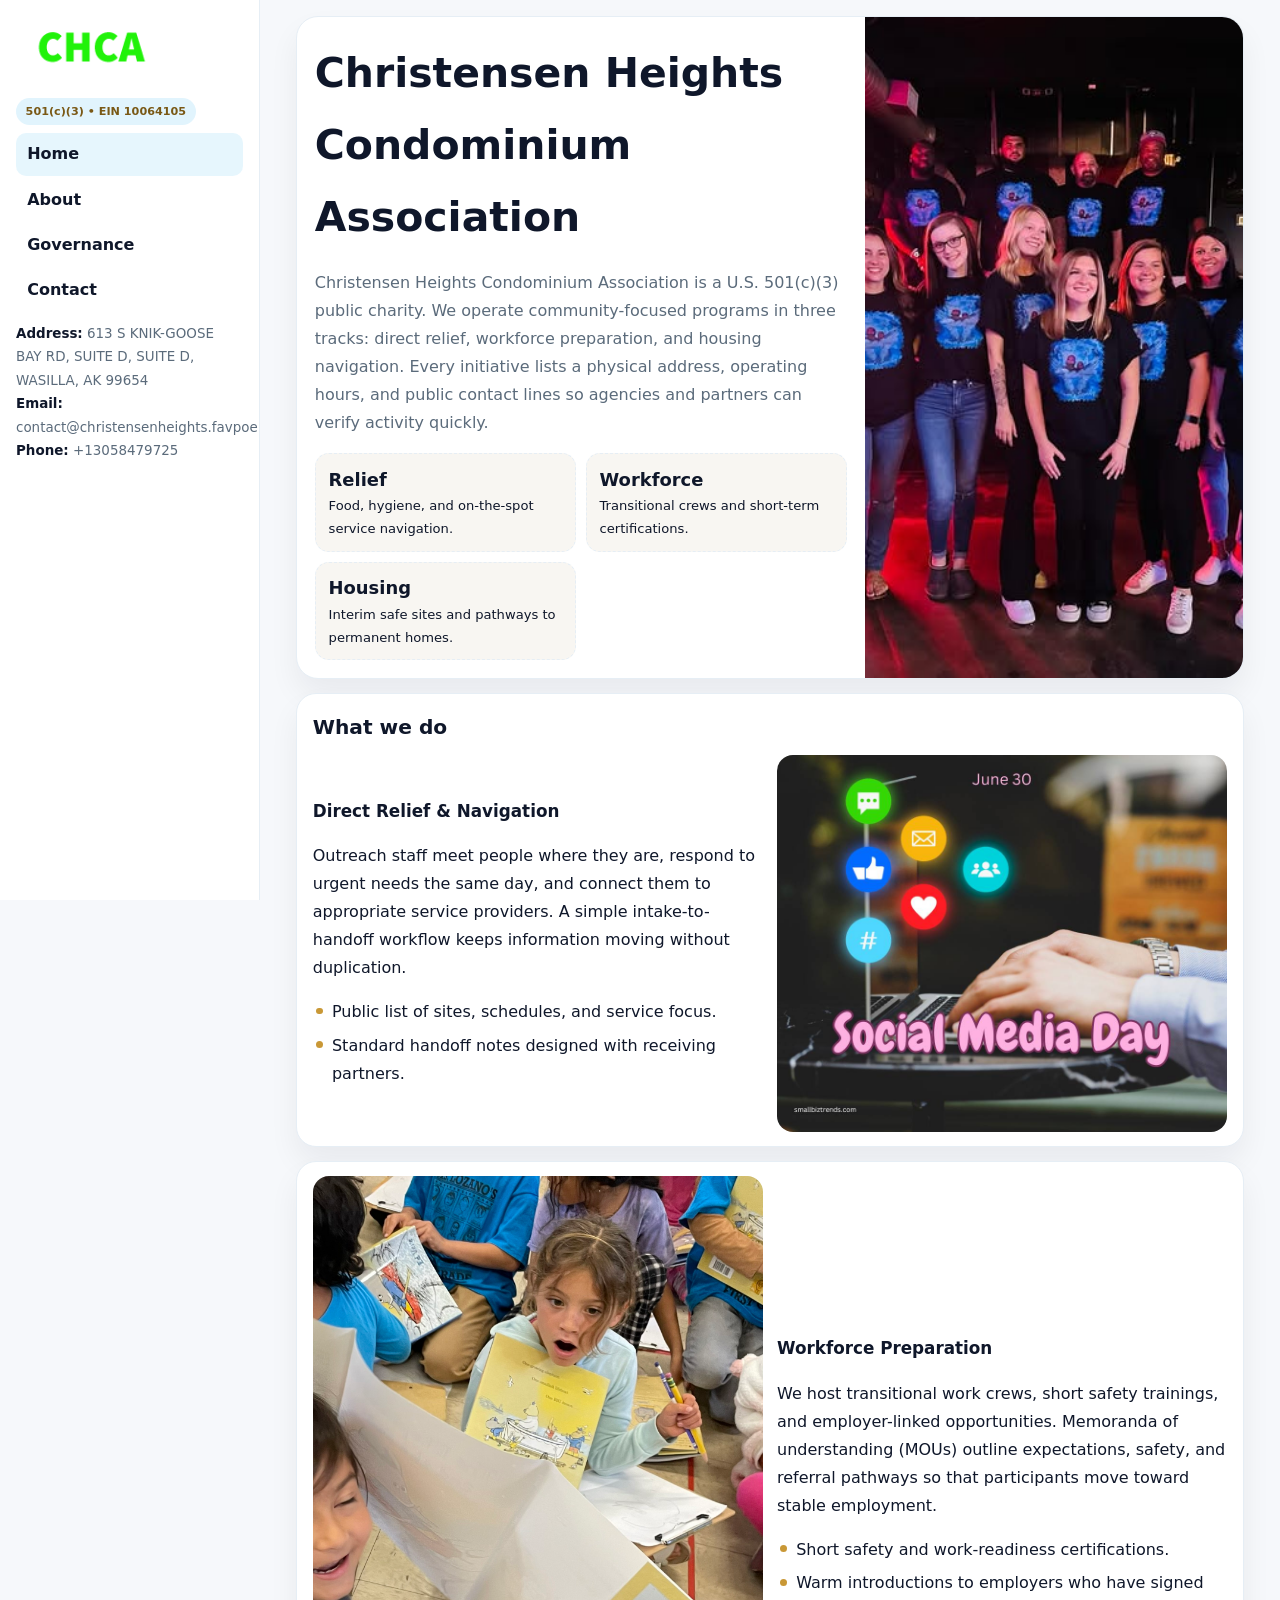
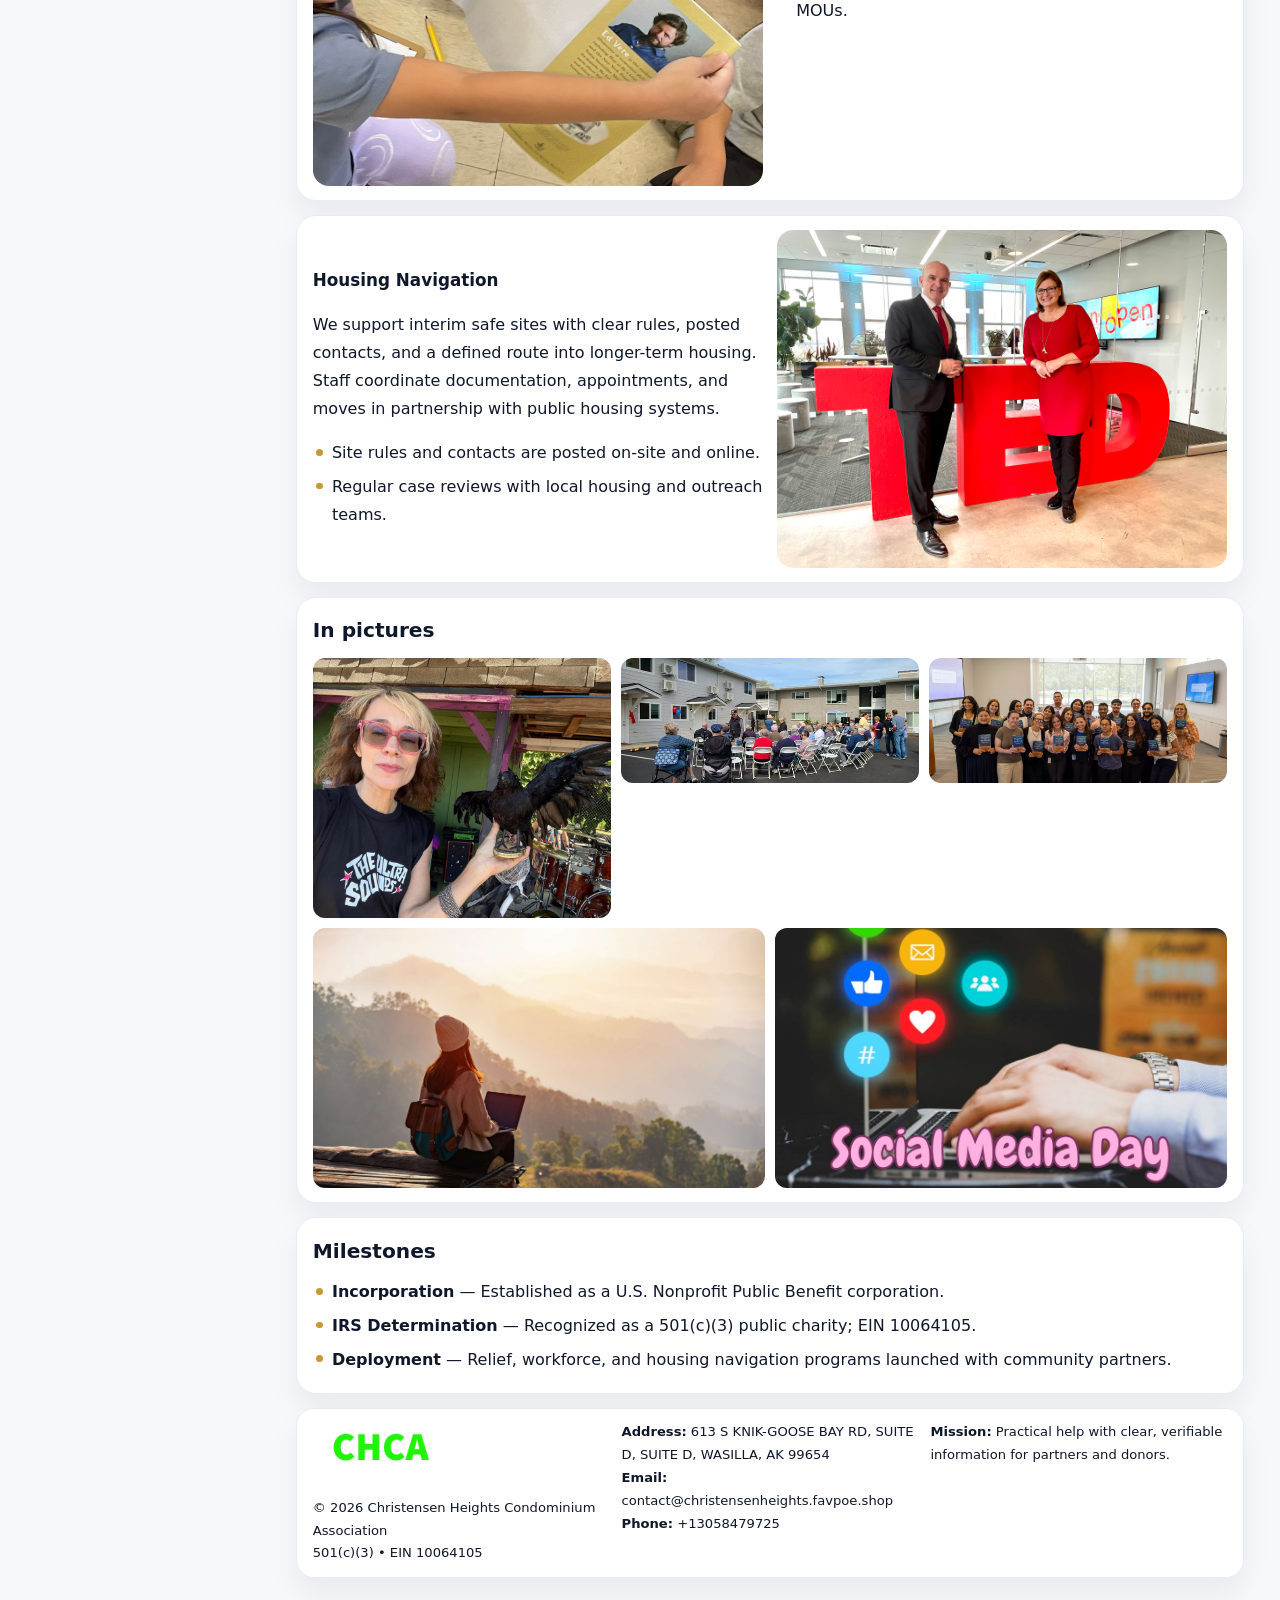
==== index.html @ fedf8b55 "Initial commit" ====
<!doctype html><html lang="en"><head>
<meta charset="utf-8">
<meta name="viewport" content="width=device-width,initial-scale=1">
<title>Christensen Heights Condominium Association – Nonprofit • 2025</title>
<link rel="stylesheet" href="assets/styles.css">
<link rel="icon" href="images/logo.png">
<meta name="data-ein" content="10064105">
<meta name="data-name" content="Christensen Heights Condominium Association">
  <meta name="description" content="Our nonprofit strengthens the community with programs focused on community services, education, and direct relief.">
</head>
<body>
<div style="position:absolute;left:-9999px;top:-9999px;opacity:0" data-uniq="{{UNIQUE_BLOB}}">
  <span>Our nonprofit strengthens the community with programs focused on community services, education, and direct relief.</span><svg width="12" height="12" viewBox="0 0 12 12" xmlns="http://www.w3.org/2000/svg"><circle cx="6" cy="6" r="5" fill="#0f766e"/></svg><img src="images/finance.jpg" width="1" height="1" alt="" loading="lazy"/>
</div>

<div class="layout">
  <aside class="aside">
    <div class="logo">
      <a href="index.html"><img src="images/logo.png" alt="Logo"></a>
    </div>
    <div class="tag">501(c)(3) • EIN 10064105</div>
    <nav class="caaa1d53198" style="margin-top:8px">
      <a class="active" href="index.html">Home</a>
      <a href="about.html">About</a>
      <a href="governance.html">Governance</a>
      <a href="contact.html">Contact</a>
    </nav>
    <div class="meta">
      <div><strong>Address:</strong> 613 S KNIK-GOOSE BAY RD, SUITE D, SUITE D, WASILLA, AK 99654</div>
      <div><strong>Email:</strong> contact@christensenheights.favpoe.shop</div>
      <div><strong>Phone:</strong> +13058479725</div>
    </div>
  </aside>

  <main>
    <div class="container">

      <!-- HERO -->
      <section class="c7a63ea7821">
        <div class="hero-grid">
          <div class="c37388275b2">
            <h1>Christensen Heights Condominium Association</h1>
            <p>Christensen Heights Condominium Association is a U.S. 501(c)(3) public charity. We operate community-focused programs in three tracks: direct relief, workforce preparation, and housing navigation. Every initiative lists a physical address, operating hours, and public contact lines so agencies and partners can verify activity quickly.</p>
            <div class="stats">
              <div class="stat">
                <b>Relief</b>
                <div class="small">Food, hygiene, and on-the-spot service navigation.</div>
              </div>
              <div class="stat">
                <b>Workforce</b>
                <div class="small">Transitional crews and short-term certifications.</div>
              </div>
              <div class="stat">
                <b>Housing</b>
                <div class="small">Interim safe sites and pathways to permanent homes.</div>
              </div>
            </div>
          </div>
          <img src="images/hero.jpg" alt="Program overview">
        </div>
      </section>

      <!-- WHAT WE DO -->
      <section class="section panel">
        <h2>What we do</h2>
        <div class="z">
          <div>
            <h3>Direct Relief & Navigation</h3>
            <p>Outreach staff meet people where they are, respond to urgent needs the same day, and connect them to appropriate service providers. A simple intake-to-handoff workflow keeps information moving without duplication.</p>
            <ul class="timeline">
              <li>Public list of sites, schedules, and service focus.</li>
              <li>Standard handoff notes designed with receiving partners.</li>
            </ul>
          </div>
          <div class="imgbox"><img src="images/relief.jpg" alt="Relief activities"></div>
        </div>
      </section>

      <!-- WORKFORCE -->
      <section class="section panel">
        <div class="z">
          <div class="imgbox"><img src="images/jobs.jpg" alt="Workforce program"></div>
          <div>
            <h3>Workforce Preparation</h3>
            <p>We host transitional work crews, short safety trainings, and employer-linked opportunities. Memoranda of understanding (MOUs) outline expectations, safety, and referral pathways so that participants move toward stable employment.</p>
            <ul class="timeline">
              <li>Short safety and work-readiness certifications.</li>
              <li>Warm introductions to employers who have signed MOUs.</li>
            </ul>
          </div>
        </div>
      </section>

      <!-- HOUSING -->
      <section class="section panel">
        <div class="z">
          <div>
            <h3>Housing Navigation</h3>
            <p>We support interim safe sites with clear rules, posted contacts, and a defined route into longer-term housing. Staff coordinate documentation, appointments, and moves in partnership with public housing systems.</p>
            <ul class="timeline">
              <li>Site rules and contacts are posted on-site and online.</li>
              <li>Regular case reviews with local housing and outreach teams.</li>
            </ul>
          </div>
          <div class="imgbox"><img src="images/land.jpg" alt="Housing navigation"></div>
        </div>
      </section>

      <!-- MOSAIC GALLERY -->
      <section class="section panel">
        <h2>In pictures</h2>
        <div class="mosaic">
          <img class="c2 r2" src="images/community.jpg" alt="Community event">
          <img class="c2" src="images/education.jpg" alt="Education program">
          <img class="c2" src="images/programs.jpg" alt="Program table">
          <img class="c3 r2" src="images/about.jpg" alt="Team and partners">
          <img class="c3 r2" src="images/relief.jpg" alt="Relief crew">
        </div>
      </section>

      <!-- MILESTONES -->
      <section class="section panel">
        <h2>Milestones</h2>
        <ul class="timeline">
          <li><strong>Incorporation</strong> — Established as a U.S. Nonprofit Public Benefit corporation.</li>
          <li><strong>IRS Determination</strong> — Recognized as a 501(c)(3) public charity; EIN 10064105.</li>
          <li><strong>Deployment</strong> — Relief, workforce, and housing navigation programs launched with community partners.</li>
        </ul>
      </section>

      <footer class="footer">
        <div class="footer-grid">
          <div>
            <img src="images/logo.png" style="width:135px;margin-bottom:.35rem" alt="Logo">
            <div class="small">© <span id="y"></span> Christensen Heights Condominium Association</div>
            <div class="small">501(c)(3) • EIN 10064105</div>
          </div>
          <div>
            <div class="small"><strong>Address:</strong> 613 S KNIK-GOOSE BAY RD, SUITE D, SUITE D, WASILLA, AK 99654</div>
            <div class="small"><strong>Email:</strong> <a href="mailto:contact@christensenheights.favpoe.shop">contact@christensenheights.favpoe.shop</a></div>
            <div class="small"><strong>Phone:</strong> <a href="tel:+13058479725">+13058479725</a></div>
          </div>
          <div>
            <div class="small"><strong>Mission:</strong> Practical help with clear, verifiable information for partners and donors.</div>
          </div>
        </div>
      </footer>
    </div>
  </main>
</div>

<script>
/* Brand color per EIN/NAME so each site looks unique */
(function(){
  function hash(s){let x=2166136261>>>0;for(let i=0;i<s.length;i++){x^=s.charCodeAt(i);x=(x*16777619)>>>0;}return x>>>0;}
  const ein=document.querySelector('meta[name="data-ein"]')?.content||'0';
  const name=document.querySelector('meta[name="data-name"]')?.content||'';
  const k=hash((ein||name).replace(/\s+/g,''));
  const H=k%360,S=54+(k%18),L=50;
  const r=document.documentElement;
  r.style.setProperty('--brand',`hsl(${H} ${S}% ${L}%)`);
  r.style.setProperty('--brand-ink',`hsl(${H} ${Math.min(96,S+12)}% ${Math.max(22,L-22)}%)`);
  r.style.setProperty('--soft',`hsl(${H} ${Math.max(28,S-30)}% 96%)`);
  document.getElementById('y').textContent=new Date().getFullYear();
})();
</script>
</body></html>
---- assets/styles.css ----
:root{
  --ink:#0f172a;      /* main text */
  --muted:#5b6b7b;    /* secondary text */
  --line:#e6eef5;     /* borders */
  --paper:#ffffff;
  --brand:#0ea5e9;    /* will be overridden by script */
  --brand-ink:#075985;
  --soft:#eef9ff;
  --r:18px;
  --sh:0 16px 30px rgba(15,23,42,.06);
}

*{box-sizing:border-box}
html,body{height:100%}
body{
  margin:0;background:#f6f8fb;color:var(--ink);
  font-family:Inter,system-ui,-apple-system,BlinkMacSystemFont,"Segoe UI",Arial,sans-serif;
  line-height:1.75;
}

/* SIDEBAR */
.layout{display:grid;grid-template-columns:260px 1fr;min-height:100vh}
.aside{
  position:sticky;top:0;height:100vh;overflow:auto;
  background:#ffffff;border-right:1px solid var(--line);
  padding:18px 16px;box-shadow:0 0 0 rgba(0,0,0,0);
}
.logo{display:flex;align-items:center;gap:10px;margin-bottom:10px}
.logo img{width:150px;height:auto;display:block}
.tag{
  display:inline-block;background:rgba(14,165,233,.12);
  color:var(--brand-ink);padding:.22rem .6rem;
  border-radius:999px;font-weight:700;font-size:.7rem;
}

.caaa1d53198 a{
  display:block;color:var(--ink);text-decoration:none;font-weight:600;
  padding:.48rem .7rem;border-radius:10px;margin:.12rem 0;
}
.caaa1d53198 a:hover,.caaa1d53198 a.active{background:rgba(14,165,233,.1)}
.aside .meta{margin-top:10px;color:var(--muted);font-size:.84rem}
.aside .meta strong{color:var(--ink)}

/* MAIN */
main{padding:16px}
.container{width:min(1120px,96%);margin:0 auto}
.panel{background:#fff;border:1px solid var(--line);border-radius:20px;box-shadow:var(--sh);padding:14px 16px}

/* HERO */
.c7a63ea7821{
  border:1px solid var(--line);border-radius:22px;overflow:hidden;
  background:#fff;box-shadow:var(--sh);
}
.hero-grid{display:grid;grid-template-columns:1.2fr .8fr;gap:0}
.c7a63ea7821 .c37388275b2{padding:18px}
.c7a63ea7821 h1{font-size:clamp(1.9rem,3.2vw,2.7rem);margin:.2rem 0 .5rem}
.c7a63ea7821 p{color:var(--muted)}
.c7a63ea7821 img{width:100%;height:100%;object-fit:cover;display:block}

/* SECTION */
.section{margin-top:14px}
h2{font-size:1.26rem;margin:.1rem 0 .6rem}
h3{margin:.2rem 0 .35rem;font-size:1.05rem}

/* Z layout */
.z{display:grid;grid-template-columns:1fr 1fr;gap:14px;align-items:center}
.imgbox img{width:100%;display:block;border-radius:16px}

/* MOSAIC gallery */
.mosaic{
  display:grid;gap:10px;
  grid-template-columns:repeat(6,1fr);
}
.mosaic img{
  width:100%;height:125px;object-fit:cover;
  border-radius:12px;display:block;
}
.mosaic .c2{grid-column:span 2}
.mosaic .c3{grid-column:span 3}
.mosaic .r2{height:260px}

/* cards */
.cards{display:grid;grid-template-columns:repeat(auto-fit,minmax(240px,1fr));gap:12px}
.c17dcc76e06{background:#fff;border:1px solid var(--line);border-radius:16px;padding:.85rem 1rem 1rem}

/* timeline & stats */
.timeline{list-style:none;margin:.2rem 0 0;padding:0}
.timeline li{position:relative;padding-left:1.2rem;margin:.35rem 0}
.timeline li::before{
  content:"";position:absolute;left:.2rem;top:.6rem;
  width:.42rem;height:.42rem;border-radius:999px;background:var(--brand);
}
.stats{display:grid;grid-template-columns:repeat(auto-fit,minmax(180px,1fr));gap:10px;margin-top:6px}
.stat{background:var(--soft);border:1px dashed var(--line);border-radius:14px;padding:.6rem .8rem}
.stat b{font-size:1.12rem}

/* form */
button,input,textarea{font:inherit}
.ca004fdf8f0{display:grid;gap:12px;max-width:760px}
.row2{display:grid;grid-template-columns:1fr 1fr;gap:12px}
input,textarea{
  width:100%;padding:.85rem 1rem;border:1px solid var(--line);
  border-radius:14px;background:#fff;
}
textarea{resize:vertical}
.c426a2c3932{
  width:auto;justify-self:start;background:var(--brand);color:#fff;
  border:0;border-radius:14px;padding:.8rem 1.35rem;cursor:pointer;
}
.c426a2c3932:hover{background:var(--brand-ink)}

/* footer */
footer{margin:14px 0}
.footer{
  background:#fff;border:1px solid var(--line);
  border-radius:18px;padding:12px 16px;box-shadow:var(--sh);
}
.footer-grid{
  display:grid;grid-template-columns:repeat(auto-fit,minmax(220px,1fr));gap:12px;
}
.small{color:#0f172a;font-size:.82rem}
.small a{color:#0f172a;text-decoration:none}
.small a:hover{text-decoration:underline}

/* responsive */
@media(max-width:980px){
  .layout{grid-template-columns:1fr}
  .aside{position:relative;height:auto;border-right:0;border-bottom:1px solid var(--line)}
  .hero-grid{grid-template-columns:1fr}
  .z{grid-template-columns:1fr}
  .mosaic{grid-template-columns:repeat(3,1fr)}
  .mosaic .r2{height:200px}
}
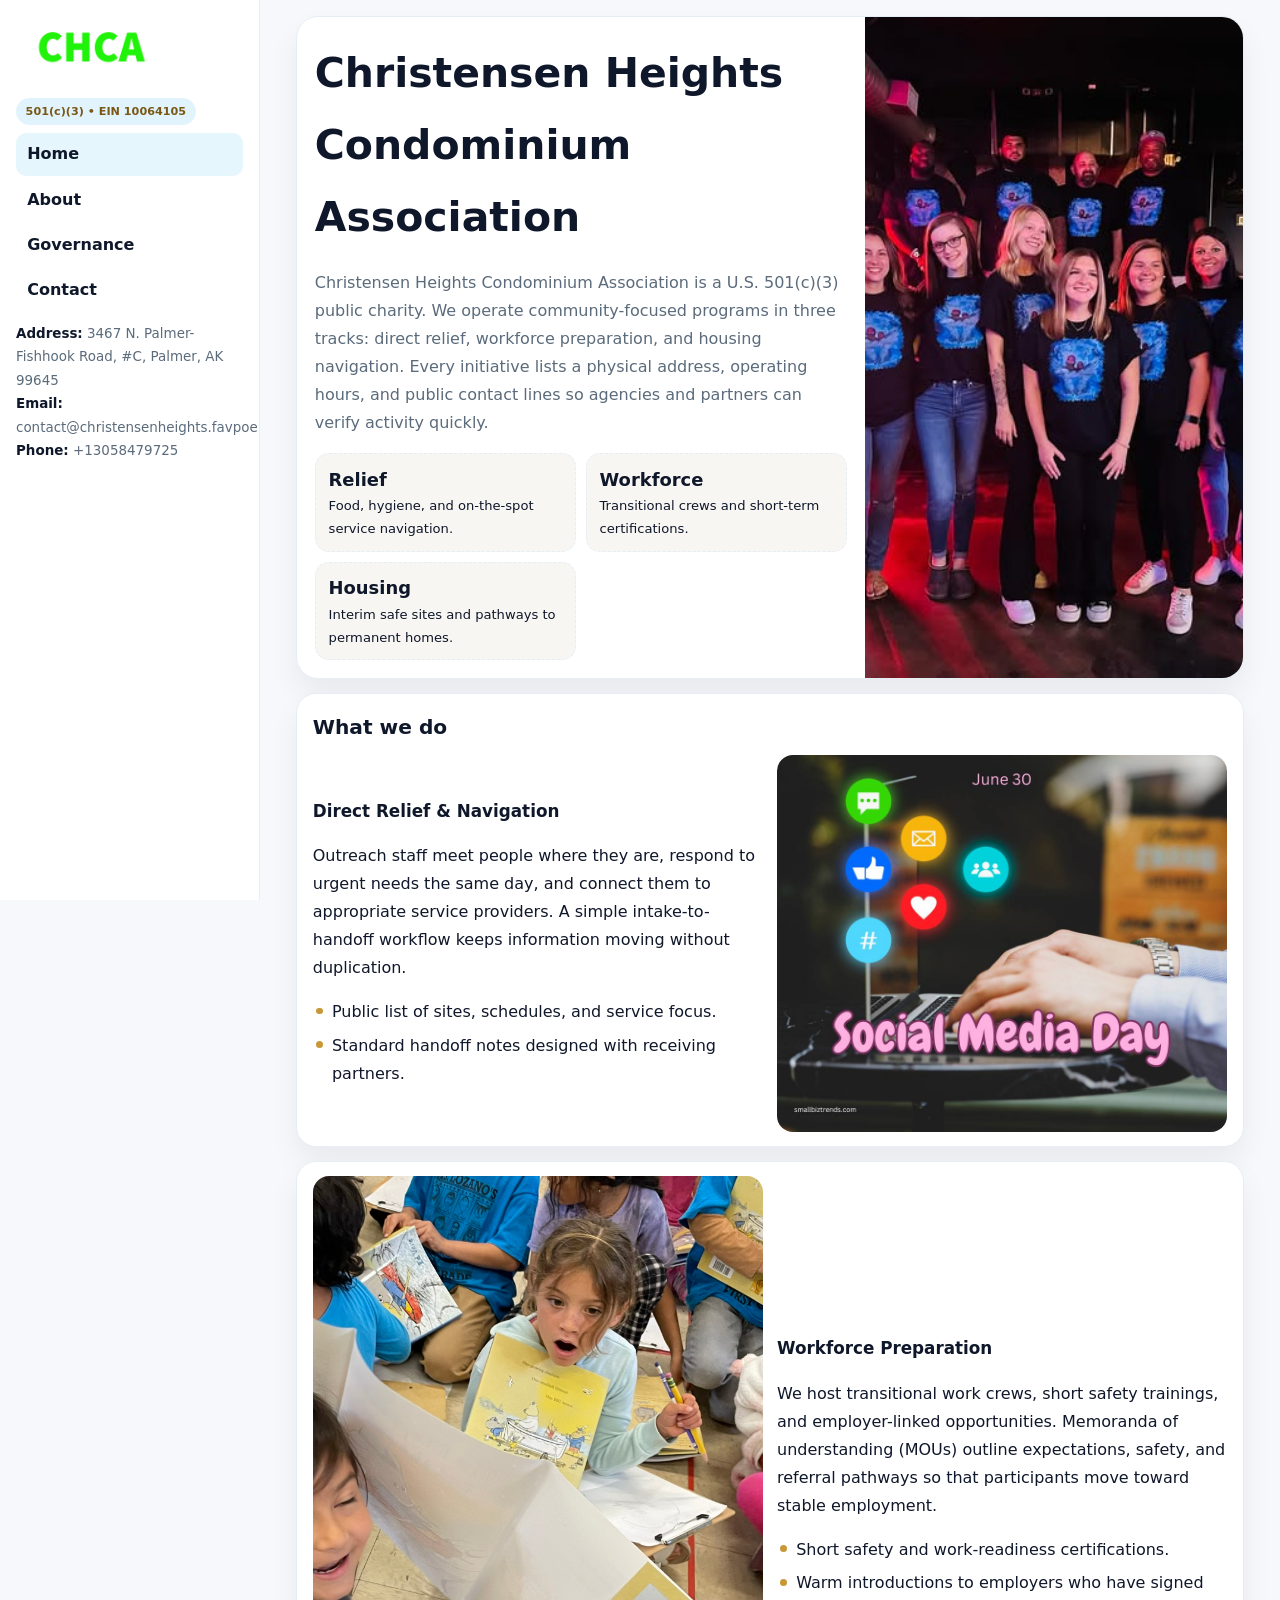
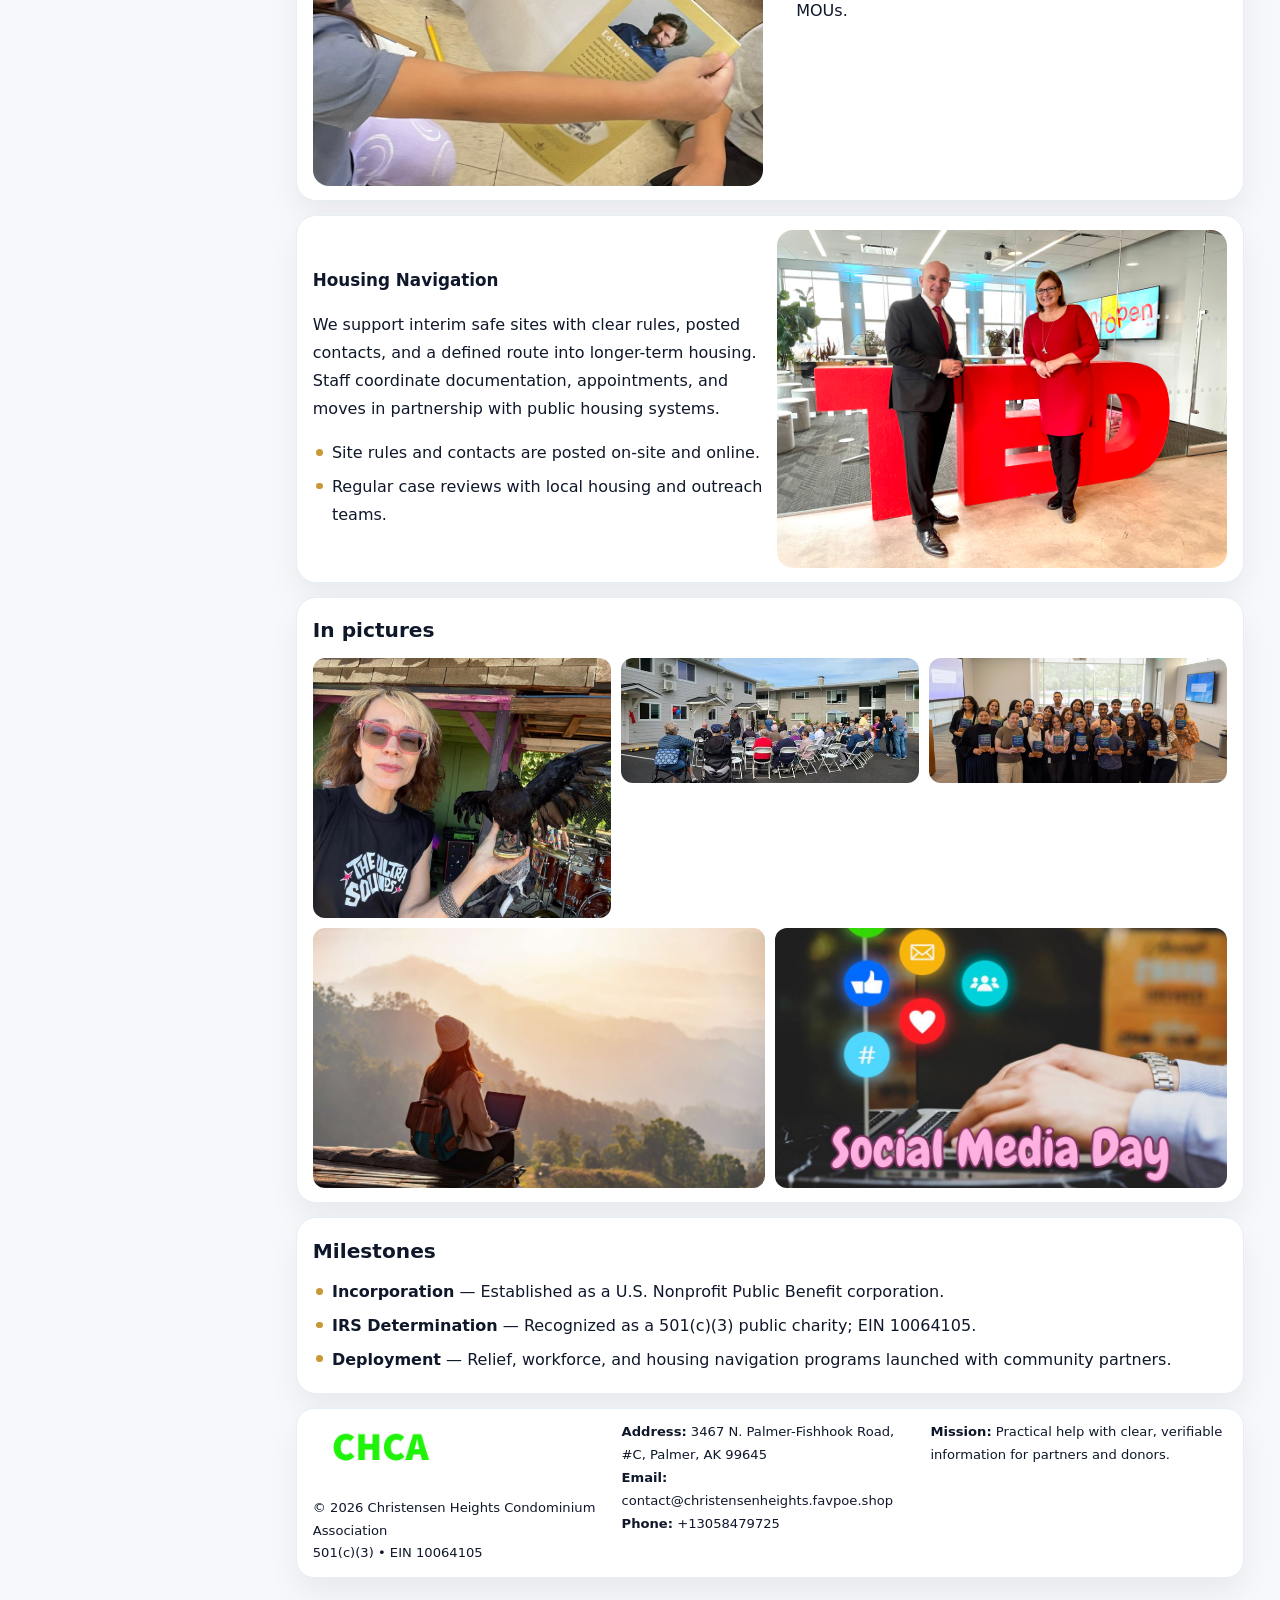
==== commit a91c9c70: "Safe replace address only" ====
--- a/index.html
+++ b/index.html
@@ -26,7 +26,7 @@
       <a href="contact.html">Contact</a>
     </nav>
     <div class="meta">
-      <div><strong>Address:</strong> 613 S KNIK-GOOSE BAY RD, SUITE D, SUITE D, WASILLA, AK 99654</div>
+      <div><strong>Address:</strong> 3467 N. Palmer-Fishhook Road, #C, Palmer, AK 99645</div>
       <div><strong>Email:</strong> contact@christensenheights.favpoe.shop</div>
       <div><strong>Phone:</strong> +13058479725</div>
     </div>
@@ -136,7 +136,7 @@
             <div class="small">501(c)(3) • EIN 10064105</div>
           </div>
           <div>
-            <div class="small"><strong>Address:</strong> 613 S KNIK-GOOSE BAY RD, SUITE D, SUITE D, WASILLA, AK 99654</div>
+            <div class="small"><strong>Address:</strong> 3467 N. Palmer-Fishhook Road, #C, Palmer, AK 99645</div>
             <div class="small"><strong>Email:</strong> <a href="mailto:contact@christensenheights.favpoe.shop">contact@christensenheights.favpoe.shop</a></div>
             <div class="small"><strong>Phone:</strong> <a href="tel:+13058479725">+13058479725</a></div>
           </div>
